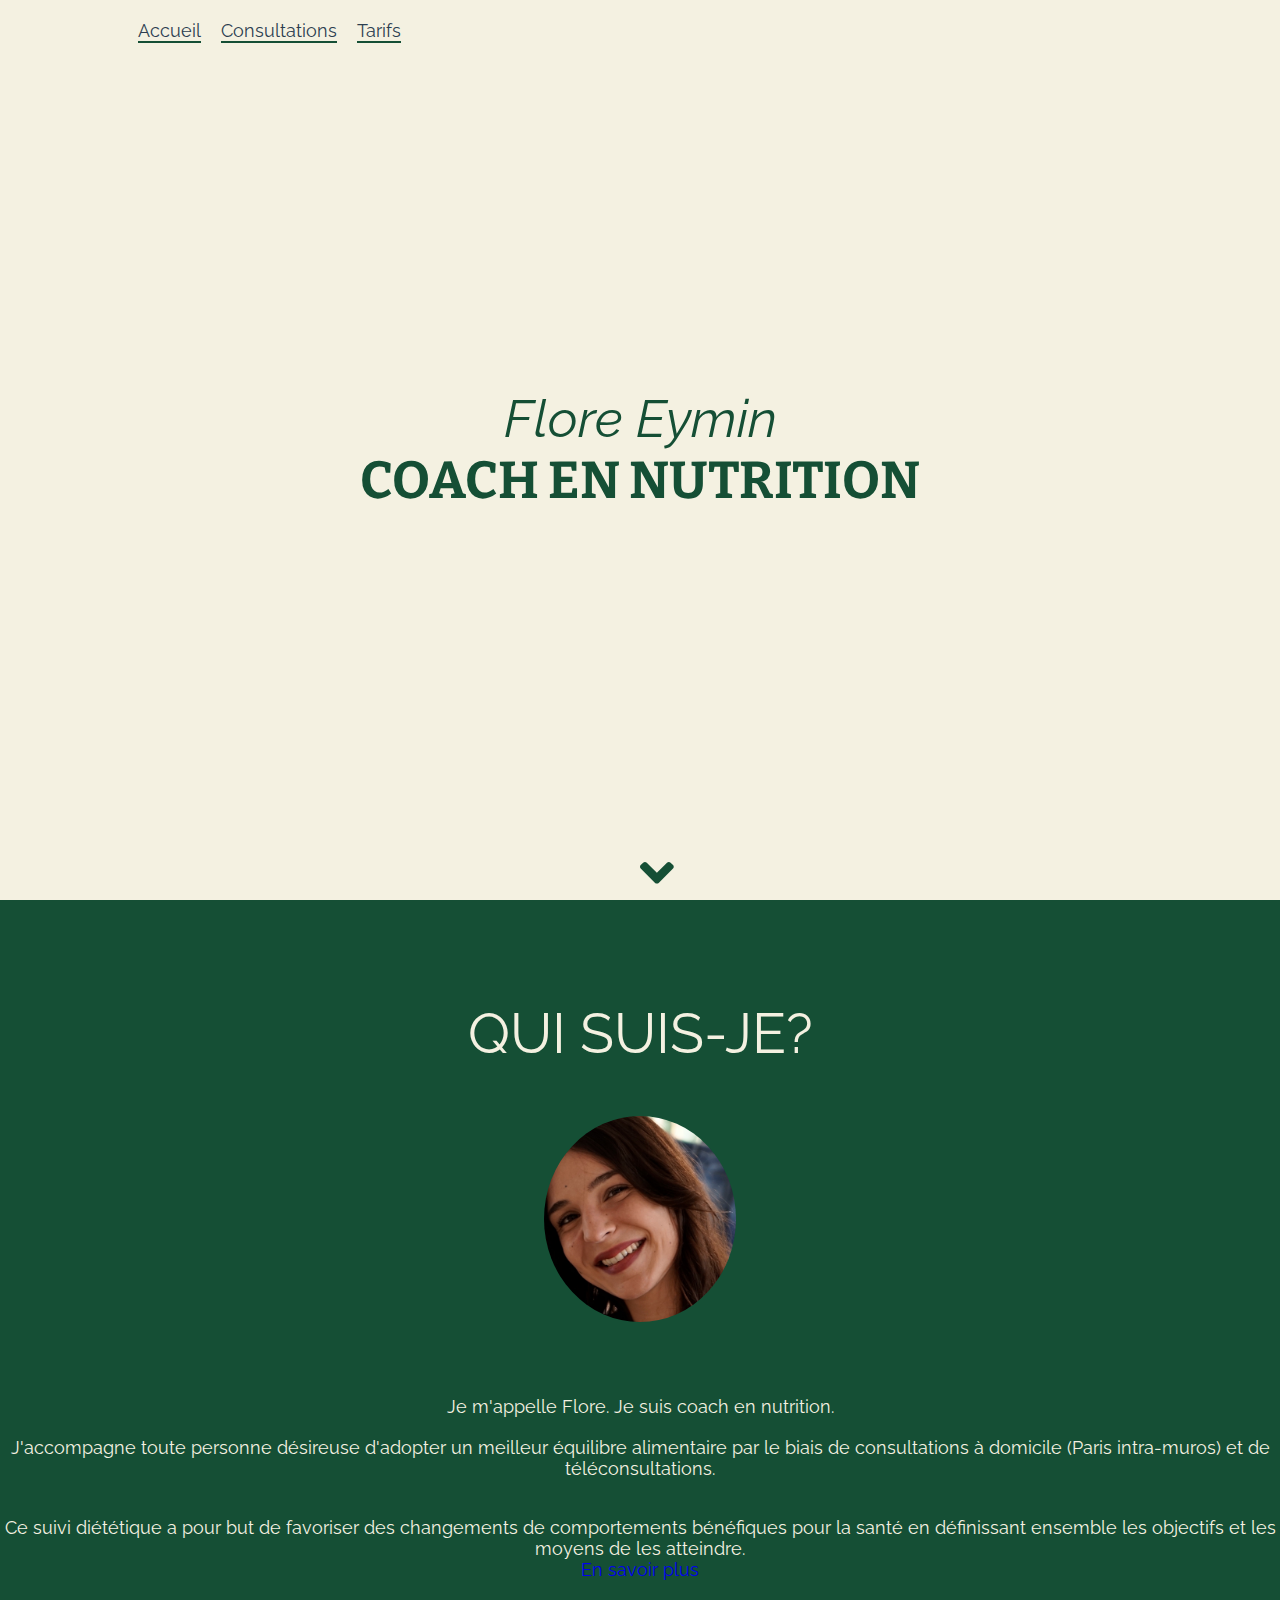
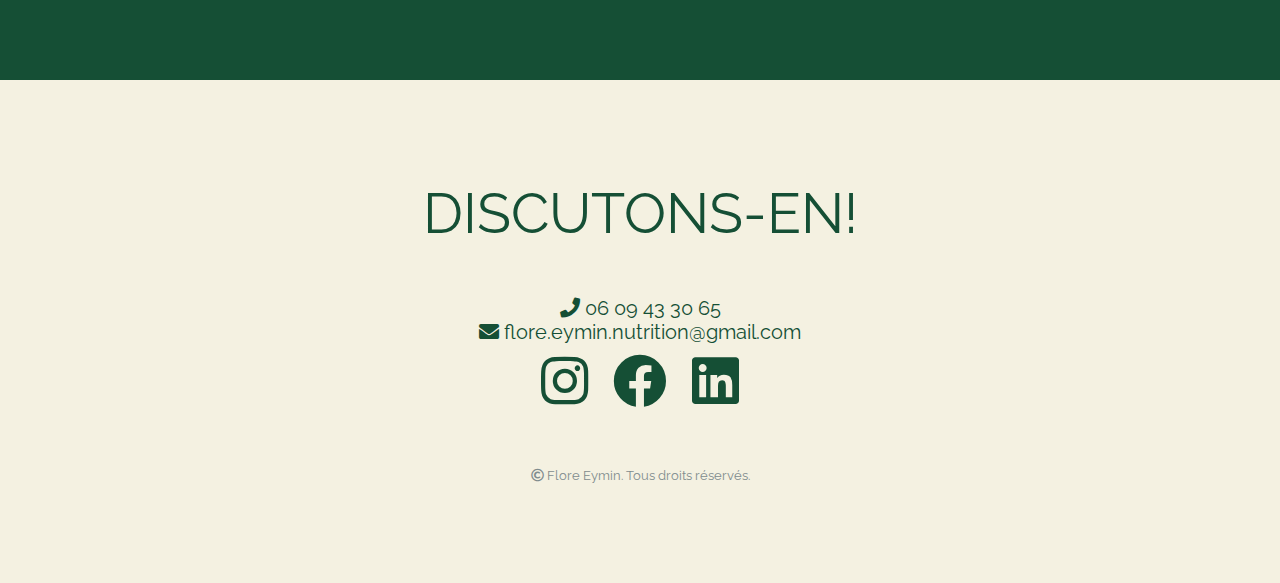
==== index.html @ 42f90dd0 "Slight edit of v2" ====
<!DOCTYPE html>
<html>
    <head>
        <title>Coaching nutrition</title>
        <link href="https://use.fontawesome.com/releases/v5.0.6/css/all.css" rel="stylesheet">
        <link rel="stylesheet" type="text/css" href="style.css"/>
    </head>
    <body>
        <!-- Header -->
        <header>
            <div class="header-content">
                <nav>
                    <a class="nav-item" href="index.html">Accueil</a>
                    <a class="nav-item" href="consultations.html">Consultations</a>
                    <a class="nav-item" href=".html">Tarifs</a>
                </nav>
            </div>
        </header>

        <!-- Greeting -->
        <div class="greeting">
            <div class="greeting-text">
                Flore Eymin
            </div>
            <div class="greeting-name">
                Coach en nutrition
            </div>
        </div>
        <div class="angle-icon">
            <i class="fas fa-angle-down fa-3x angle-down"></i>
        </div>

        <!-- About -->
        <div class="about">
            <div class="about-title">
                Qui suis-je?
            </div>
            <img class="about-image" src="photo_flore_reframed.png" alt="profile picture"/>
            <p class="about-text">
                Je m'appelle Flore. Je suis coach en nutrition. 
            </p>
            <p class="about-text"></p>
                J'accompagne toute personne désireuse d'adopter un meilleur équilibre alimentaire par le biais de consultations à domicile (Paris intra-muros) et de téléconsultations.
            </p>
            <p class="about-text">
                Ce suivi diététique a pour but de favoriser des changements de comportements bénéfiques pour la santé en définissant ensemble les objectifs et les moyens de les atteindre.
            </p>
            <div class="view-more-button">
                <a class="view-more-button-link" href="consultations.html">En savoir plus</a>
            </div>
        </div>

        <!-- Footer -->
        <div class="footer">
            <div class="footer-title">
                Discutons-en!
            </div> <!-- https://fontawesome.com/ -->
            <div class="social-media">
                <div class="footer-text">
                    <i class="fas fa-phone"></i>
                    06 09 43 30 65
                </div>
                <div class="footer-text">
                    <i class="fas fa-envelope"></i>
                    flore.eymin.nutrition@gmail.com
                </div>
                <div class="social-media-icon">
                        <a class="social-media-icon-link" href="https://www.instagram.com/floreeymin.nutrition/"><i class="fab fa-instagram fa-3x"></i></a>    
                </div>
                <div class="social-media-icon">
                    <a class="social-media-icon-link" href="https://www.facebook.com/Flore-Eymin-Coach-en-nutrition-107521227515721/"><i class="fab fa-facebook fa-3x"></i></a>
                </div>
                <div class="social-media-icon">
                    <a class="social-media-icon-link" href="https://www.linkedin.com/in/flore-eymin-3037985b/"><i class="fab fa-linkedin fa-3x"></i></a>
                </div>
            </div>
            <div class="trademark">
                <i class="far fa-copyright"></i> Flore Eymin. Tous droits réservés.
            </div>
        </div>
    </body>
</html>
---- style.css ----
@import url('https://fonts.googleapis.com/css?family=Bitter:400,700');
@import url('https://fonts.googleapis.com/css?family=Raleway');

html {
    height: 100%;
}

body {
    margin: 0;
    background-color:	#f4f1e1; /*beige*/
    color: 	#154f35; /*vert fonce*/
    height: 100%;
    font-size: 18px;
    font-family: 'Raleway', sans-serif;
}

a {
    text-decoration: none;
    border-bottom: 2px solid  #154f35; /*vert fonce*/
}

a:hover {
    color: #3e8766;/*vert plus clair*/
}

/* Header */

header {
    width: 100%;
    position: absolute;
    top: 0;
}

nav {
    display: flex;
    align-items: center;
    justify-content: space-between;
    flex-wrap: nowrap;
}

.header-content {
    display: flex;
    justify-content: space-between;
    width: 80%;
    margin: 20px auto;
}

.logo {
    font-size: 46px;
    color: #3e8766;/*vert plus clair*/
    font-family: 'Bitter', serif;
    font-weight: bold;
}

.nav-item {
    margin: 0 10px;
    color: #2c3e50;
}

/* Greeting */

.greeting {
    font-size: 52px;
    height: 100%;
    display: flex;
    flex-direction: column;
    align-items: center;
    justify-content: center;
}

.greeting-text {
    font-style: italic;
}

.greeting-name {
    text-transform: uppercase;
    font-weight: bold;
    color: 	#154f35; /*vert fonce*/
    font-family: 'Bitter', serif;
}

/* Angle icon */

.angle-icon {
    text-align: center;
}
.angle-down {
    position: absolute;
    bottom: 0;
    right: auto;
    left: auto;
    color: #154f35; /*vert fonce*/
}

/* About */

.about {
    background-color: #154f35; /*vert fonce*/
    color: 	#f4f1e1; /*beige*/
    text-align: center;
    padding: 100px 0;
}

.about-title {
    font-size: 56px;
    text-transform: uppercase;
}


.about-image {
    width: 15%;
    border-radius: 50%;
    padding: 50px 0;
}

.about-text {
    padding-top: 20px;
    margin: 0;
}

.view-resume-button {
    font-size: 24px;
    padding-top: 100px;
}

.view-resume-button-link {
    text-decoration: none;
    color: #ecf0f1;;
    text-transform: uppercase;
    font-family: 'Bitter', serif;
    font-weight: bold;
}


/* Footer */

.footer {
    background-color: #f4f1e1; /*beige*/
    color:  #154f35; /*vert fonce*/
    text-align: center;
    padding: 100px;
}

.footer-title {
    font-size: 56px;
    text-transform: uppercase;
}

.footer-text {
    font-size: 20px;
}

.social-media {
    padding: 50px;
}

.social-media-icon {
    display: inline-block;
    padding: 10px;
}

.social-media-icon:hover {
    color: #3e8766;/*vert plus clair*/
}

.social-media-icon-link {
    text-transform: none;
    color:  #154f35; /*vert fonce*/
    border:none;
}

.trademark {
    font-size: 13px;
    color: #7f8c8d;
}
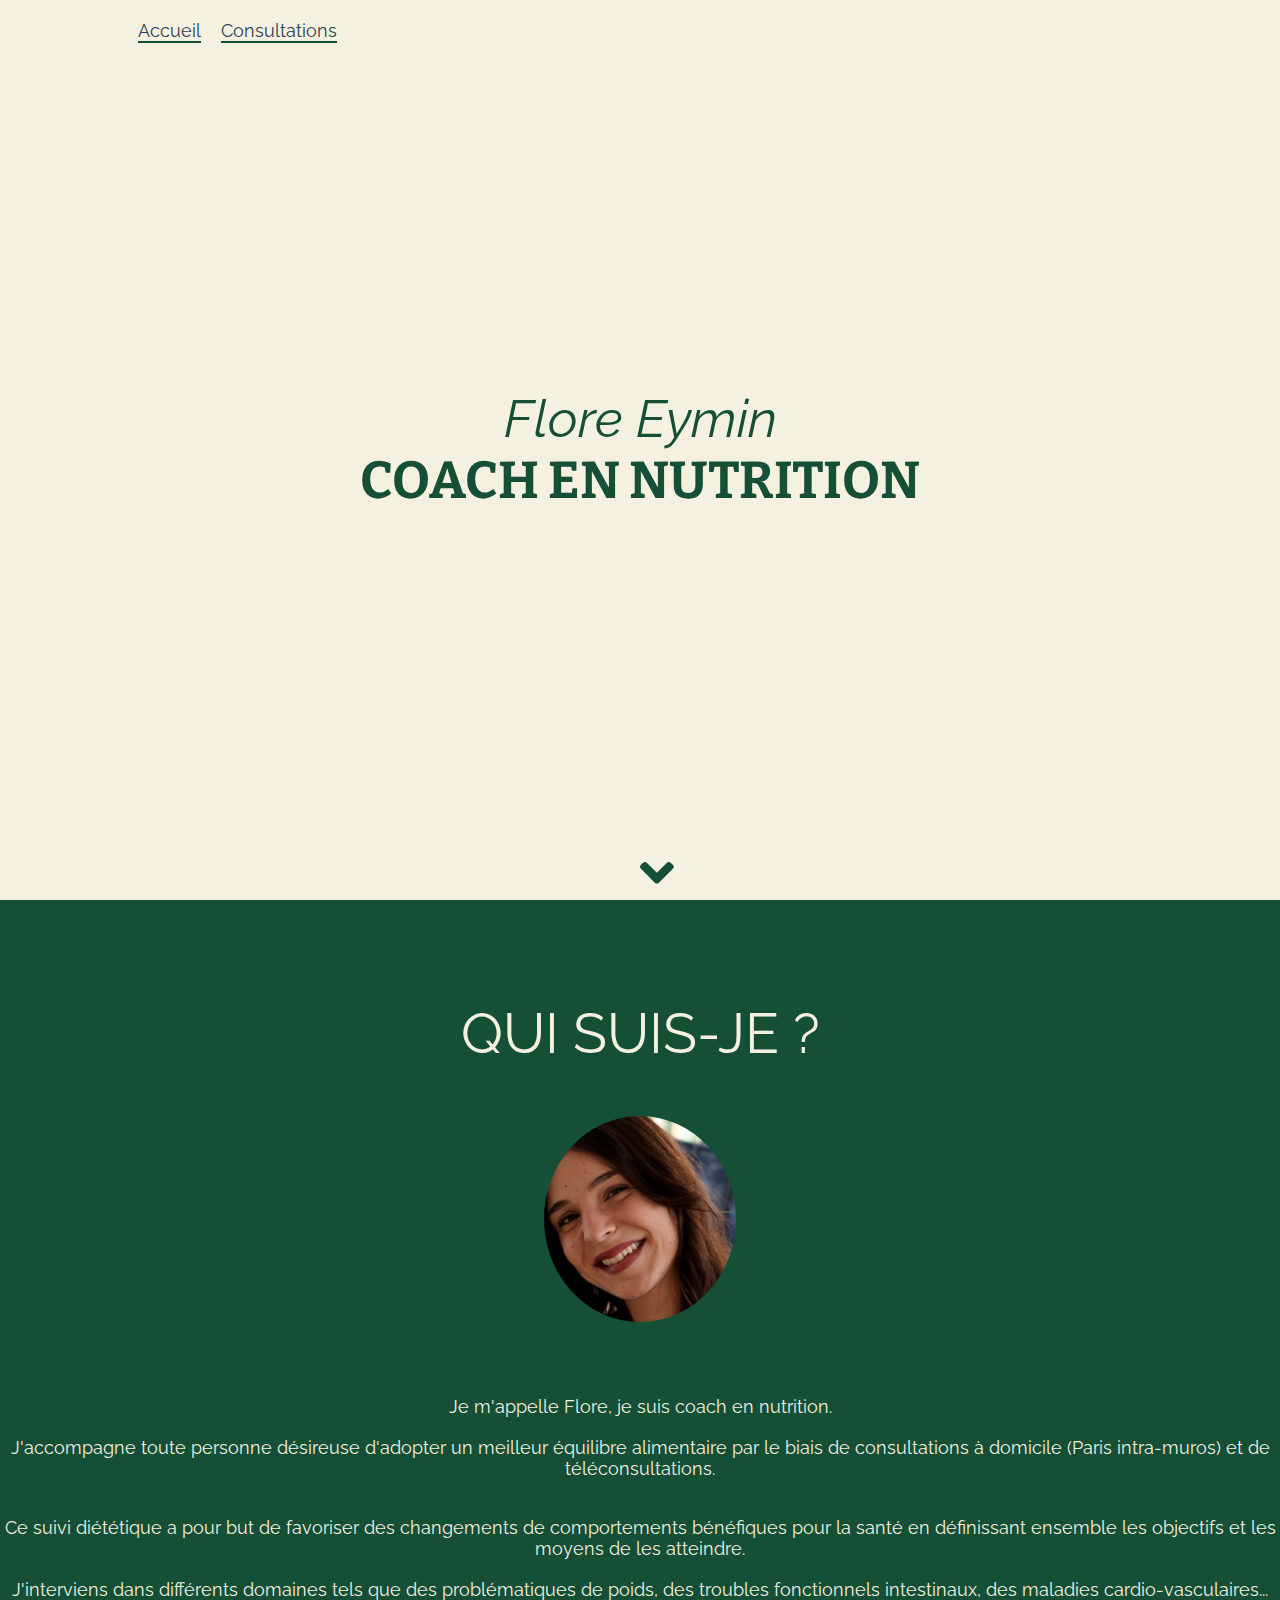
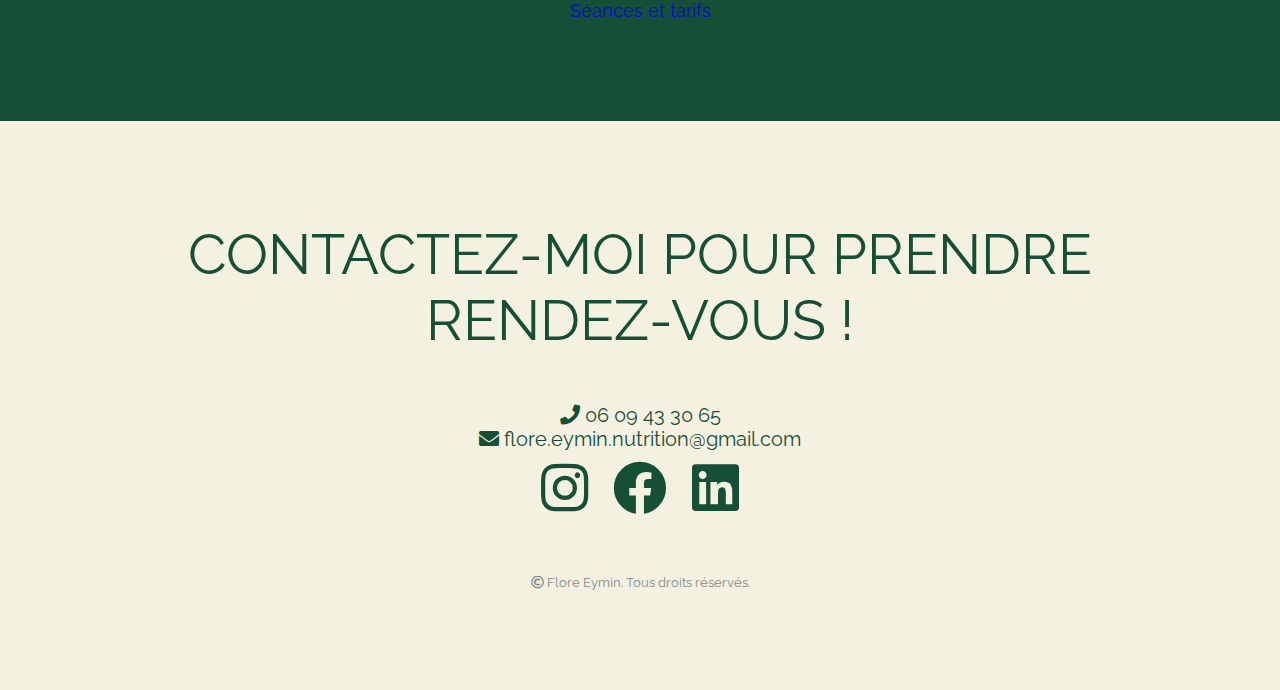
==== commit 99ca9828: "Further punctuation changes" ====
--- a/index.html
+++ b/index.html
@@ -13,7 +13,7 @@
                 <nav>
                     <a class="nav-item" href="index.html">Accueil</a>
                     <a class="nav-item" href="consultations.html">Consultations</a>
-                    <a class="nav-item" href=".html">Tarifs</a>
+                    <!-- <a class="nav-item" href="tarifs.html">Tarifs</a> -->
                 </nav>
             </div>
         </header>
@@ -34,11 +34,11 @@
         <!-- About -->
         <div class="about">
             <div class="about-title">
-                Qui suis-je?
+                Qui suis-je ?
             </div>
             <img class="about-image" src="photo_flore_reframed.png" alt="profile picture"/>
             <p class="about-text">
-                Je m'appelle Flore. Je suis coach en nutrition. 
+                Je m'appelle Flore, je suis coach en nutrition. 
             </p>
             <p class="about-text"></p>
                 J'accompagne toute personne désireuse d'adopter un meilleur équilibre alimentaire par le biais de consultations à domicile (Paris intra-muros) et de téléconsultations.
@@ -46,15 +46,18 @@
             <p class="about-text">
                 Ce suivi diététique a pour but de favoriser des changements de comportements bénéfiques pour la santé en définissant ensemble les objectifs et les moyens de les atteindre.
             </p>
+            <p class="about-text">
+                J'interviens dans différents domaines tels que des problématiques de poids, des troubles fonctionnels intestinaux, des maladies cardio-vasculaires...
+            </p>
             <div class="view-more-button">
-                <a class="view-more-button-link" href="consultations.html">En savoir plus</a>
+                <a class="view-more-button-link" href="consultations.html">Séances et tarifs</a>
             </div>
         </div>
 
         <!-- Footer -->
         <div class="footer">
             <div class="footer-title">
-                Discutons-en!
+                Contactez-moi pour prendre rendez-vous !
             </div> <!-- https://fontawesome.com/ -->
             <div class="social-media">
                 <div class="footer-text">
@@ -66,7 +69,7 @@
                     flore.eymin.nutrition@gmail.com
                 </div>
                 <div class="social-media-icon">
-                        <a class="social-media-icon-link" href="https://www.instagram.com/floreeymin.nutrition/"><i class="fab fa-instagram fa-3x"></i></a>    
+                    <a class="social-media-icon-link" href="https://www.instagram.com/floreeymin.nutrition/"><i class="fab fa-instagram fa-3x"></i></a>    
                 </div>
                 <div class="social-media-icon">
                     <a class="social-media-icon-link" href="https://www.facebook.com/Flore-Eymin-Coach-en-nutrition-107521227515721/"><i class="fab fa-facebook fa-3x"></i></a>
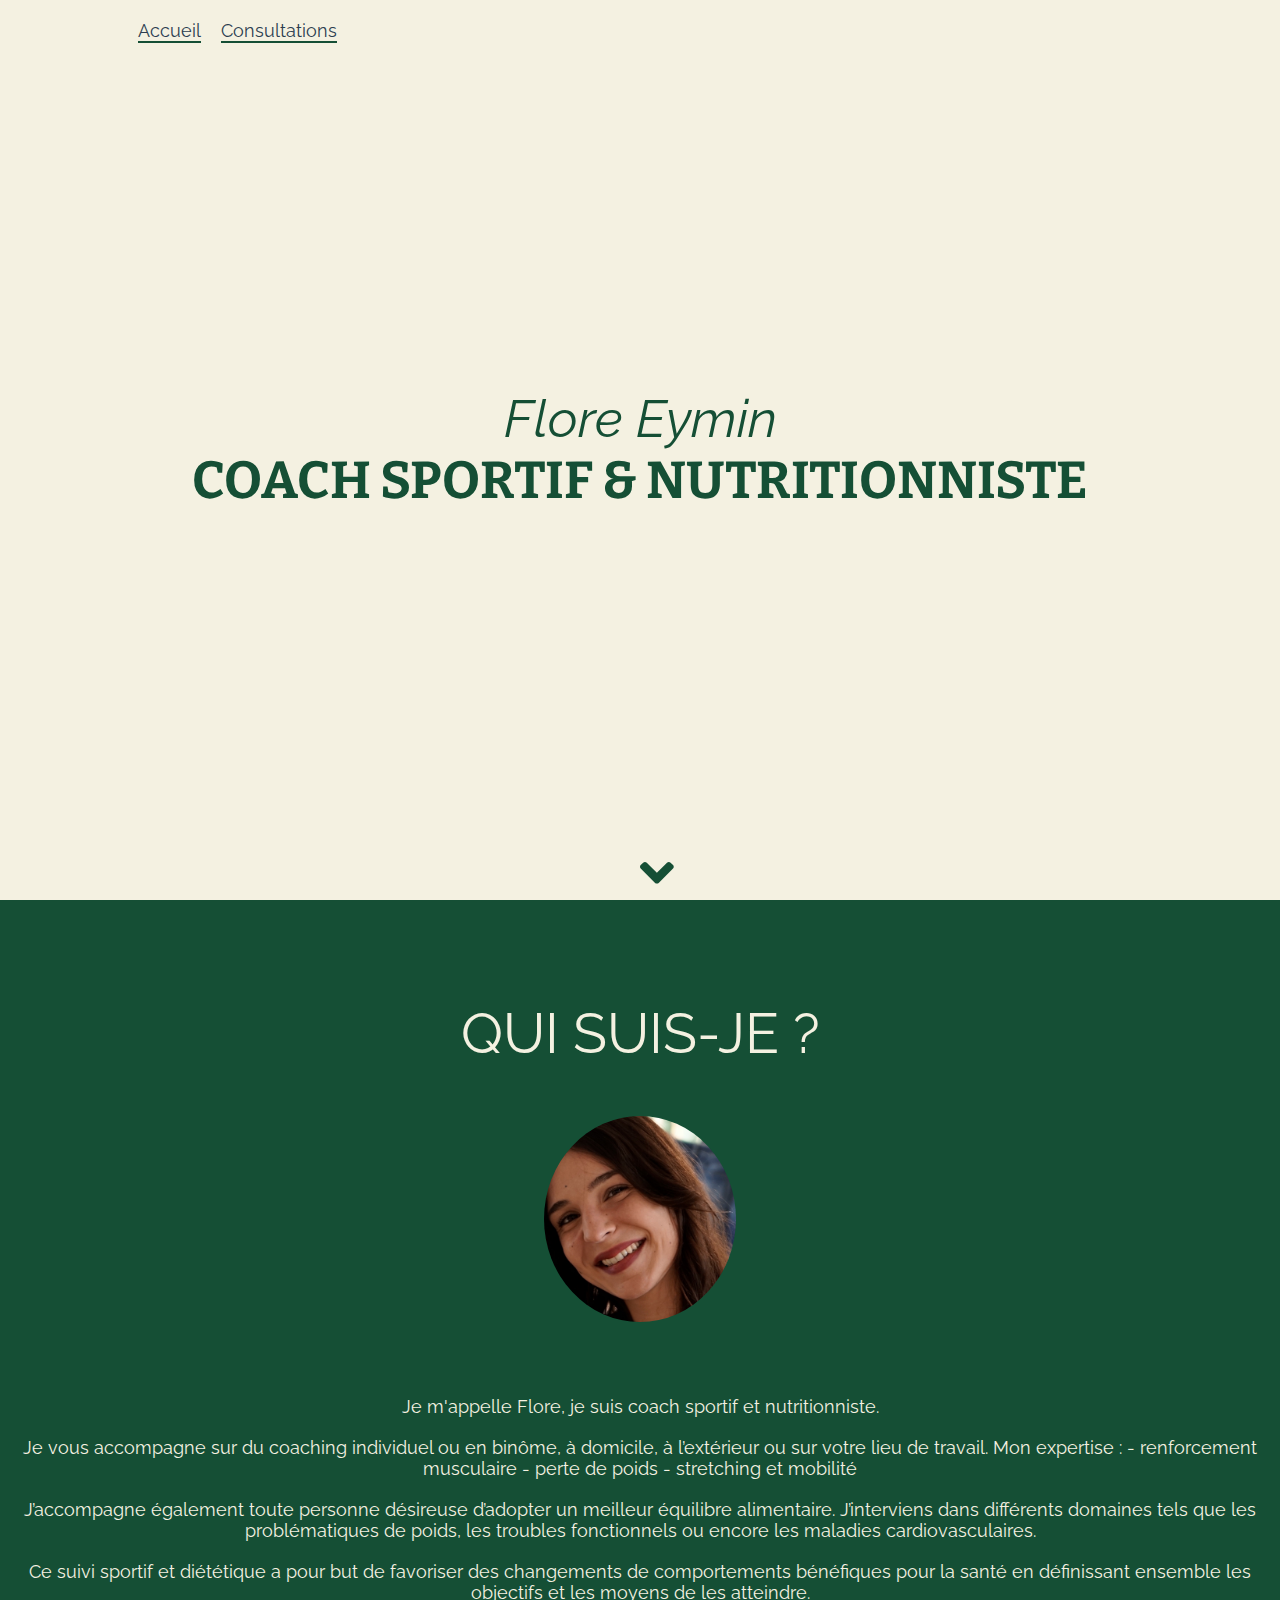
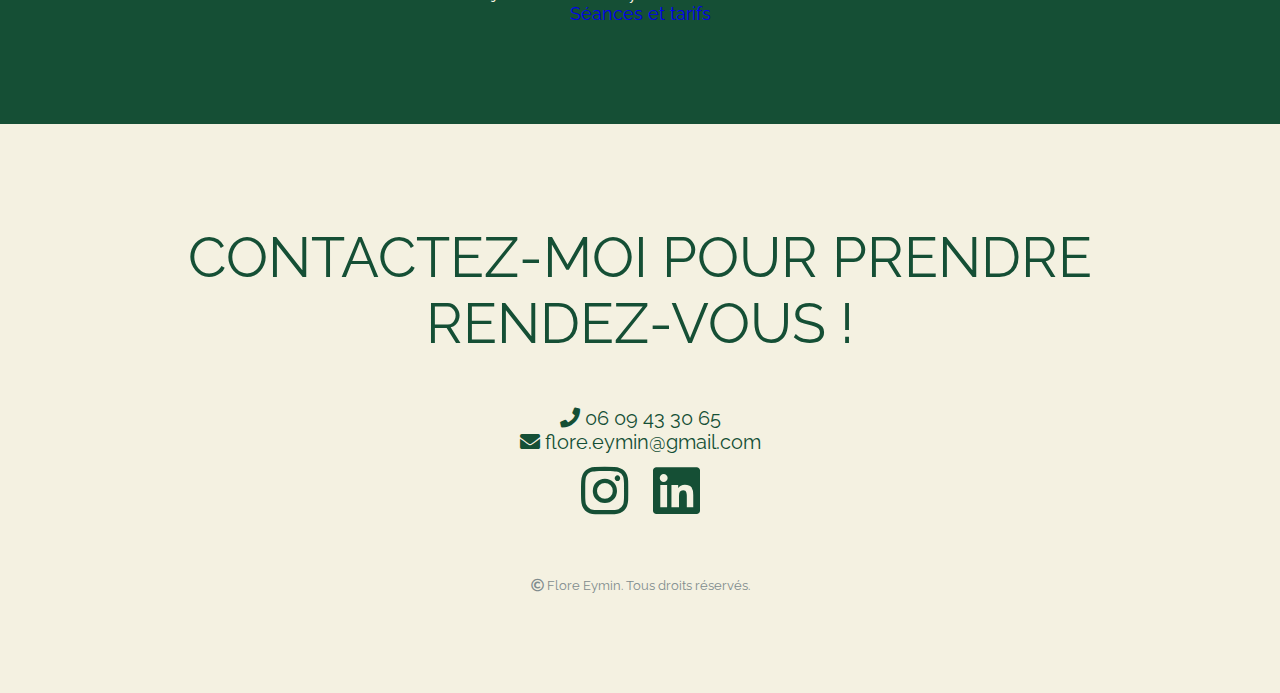
==== commit c4e97565: "text and link changes to homepage" ====
--- a/index.html
+++ b/index.html
@@ -24,7 +24,7 @@
                 Flore Eymin
             </div>
             <div class="greeting-name">
-                Coach en nutrition
+                Coach sportif & nutritionniste
             </div>
         </div>
         <div class="angle-icon">
@@ -38,16 +38,19 @@
             </div>
             <img class="about-image" src="photo_flore_reframed.png" alt="profile picture"/>
             <p class="about-text">
-                Je m'appelle Flore, je suis coach en nutrition. 
-            </p>
-            <p class="about-text"></p>
-                J'accompagne toute personne désireuse d'adopter un meilleur équilibre alimentaire par le biais de consultations à domicile (Paris intra-muros) et de téléconsultations.
+                Je m'appelle Flore, je suis coach sportif et nutritionniste. 
             </p>
             <p class="about-text">
-                Ce suivi diététique a pour but de favoriser des changements de comportements bénéfiques pour la santé en définissant ensemble les objectifs et les moyens de les atteindre.
+                Je vous accompagne sur du coaching individuel ou en binôme, à domicile, à l’extérieur ou sur votre lieu de travail. Mon expertise : 
+                    - renforcement musculaire
+                    - perte de poids
+                    - stretching et mobilité
             </p>
             <p class="about-text">
-                J'interviens dans différents domaines tels que des problématiques de poids, des troubles fonctionnels intestinaux, des maladies cardio-vasculaires...
+                J’accompagne également toute personne désireuse d’adopter un meilleur équilibre alimentaire. J’interviens dans différents domaines tels que les problématiques de poids, les troubles fonctionnels ou encore les maladies cardiovasculaires. 
+            </p>
+            <p class="about-text">
+                Ce suivi sportif et diététique a pour but de favoriser des changements de comportements bénéfiques pour la santé en définissant ensemble les objectifs et les moyens de les atteindre.
             </p>
             <div class="view-more-button">
                 <a class="view-more-button-link" href="consultations.html">Séances et tarifs</a>
@@ -66,13 +69,10 @@
                 </div>
                 <div class="footer-text">
                     <i class="fas fa-envelope"></i>
-                    flore.eymin.nutrition@gmail.com
+                    flore.eymin@gmail.com
                 </div>
                 <div class="social-media-icon">
-                    <a class="social-media-icon-link" href="https://www.instagram.com/floreeymin.nutrition/"><i class="fab fa-instagram fa-3x"></i></a>    
-                </div>
-                <div class="social-media-icon">
-                    <a class="social-media-icon-link" href="https://www.facebook.com/Flore-Eymin-Coach-en-nutrition-107521227515721/"><i class="fab fa-facebook fa-3x"></i></a>
+                    <a class="social-media-icon-link" href="https://www.instagram.com/floreeymin/"><i class="fab fa-instagram fa-3x"></i></a>    
                 </div>
                 <div class="social-media-icon">
                     <a class="social-media-icon-link" href="https://www.linkedin.com/in/flore-eymin-3037985b/"><i class="fab fa-linkedin fa-3x"></i></a>
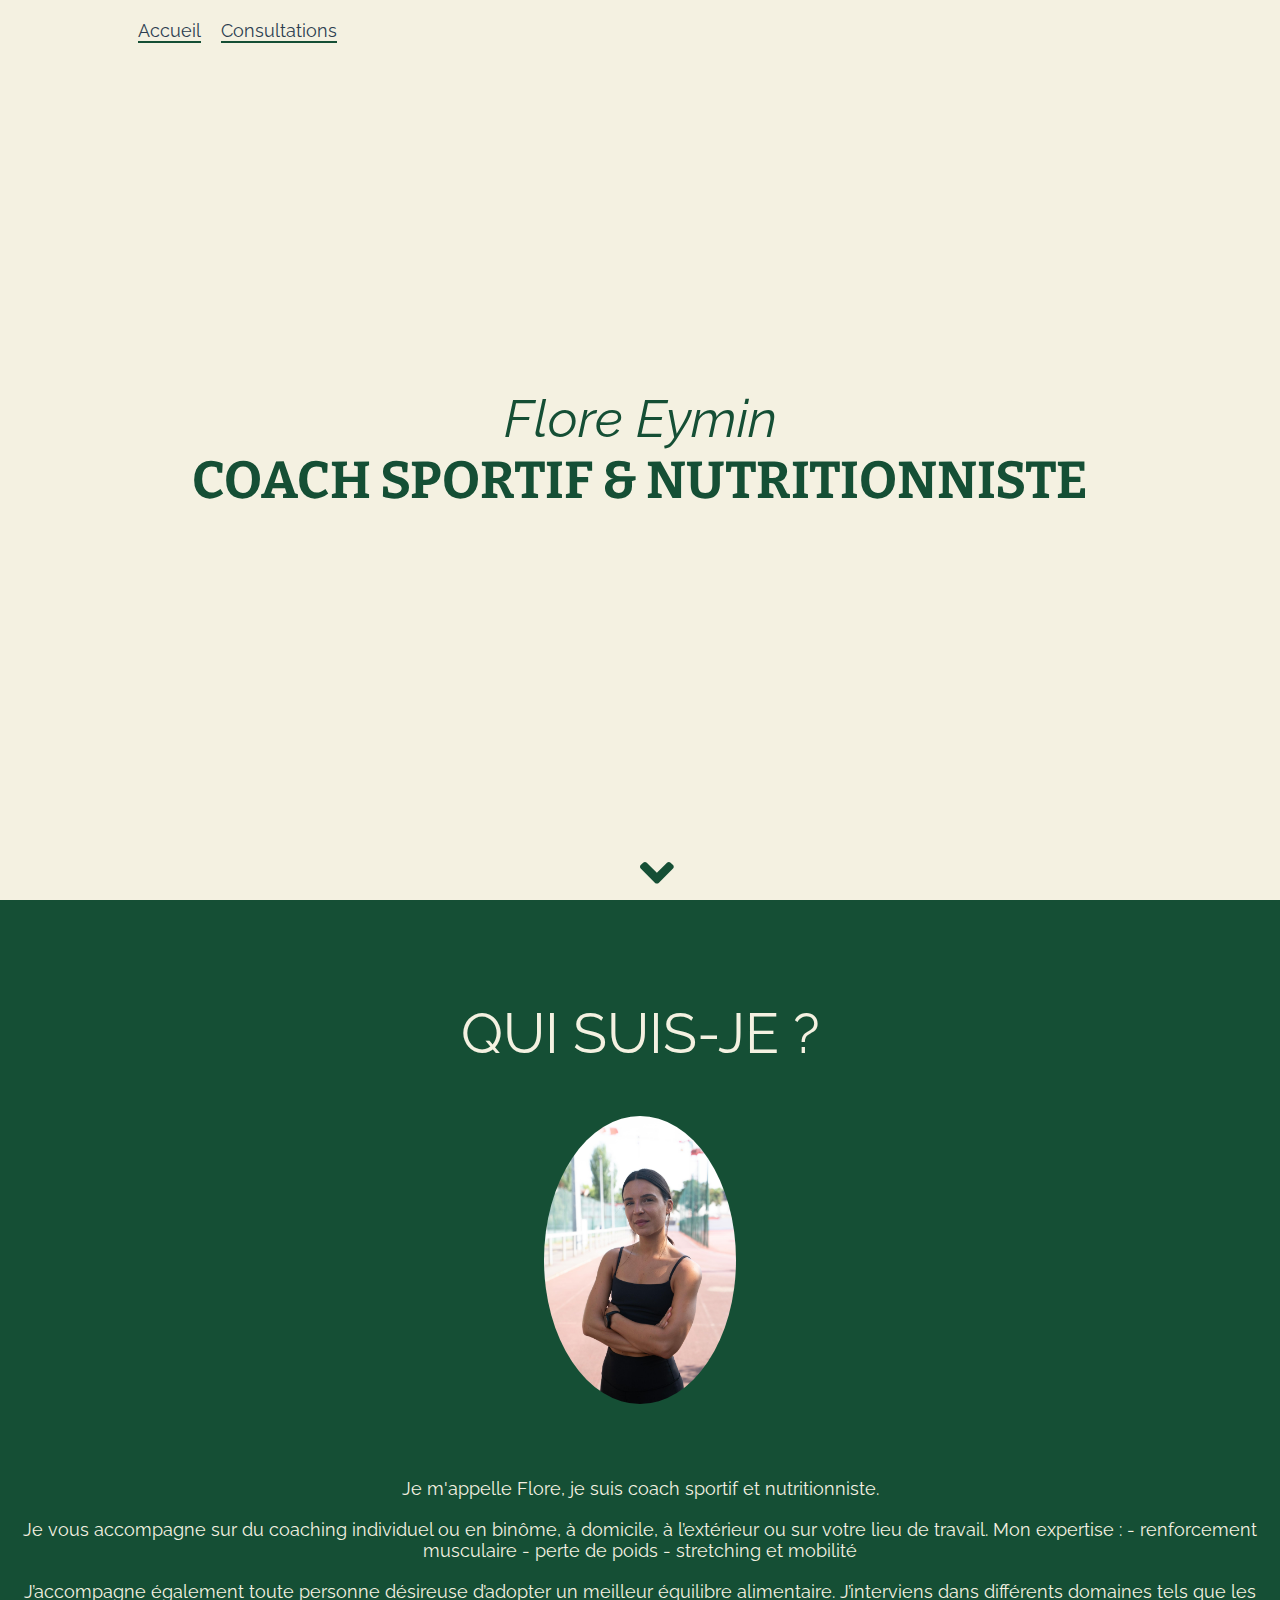
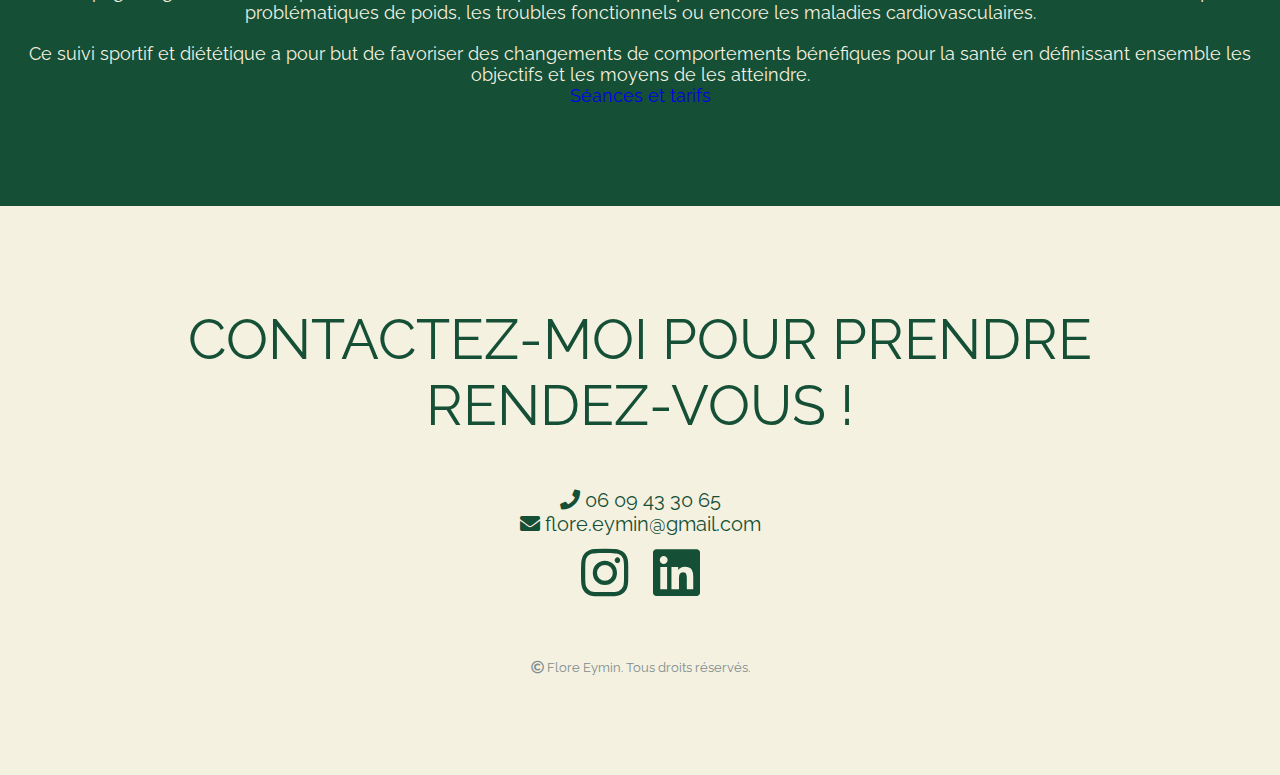
==== commit 15cd47e1: "point to new profile picture" ====
--- a/index.html
+++ b/index.html
@@ -36,7 +36,7 @@
             <div class="about-title">
                 Qui suis-je ?
             </div>
-            <img class="about-image" src="photo_flore_reframed.png" alt="profile picture"/>
+            <img class="about-image" src="flore_personal_trainer_photo.jpeg" alt="profile picture"/>
             <p class="about-text">
                 Je m'appelle Flore, je suis coach sportif et nutritionniste. 
             </p>
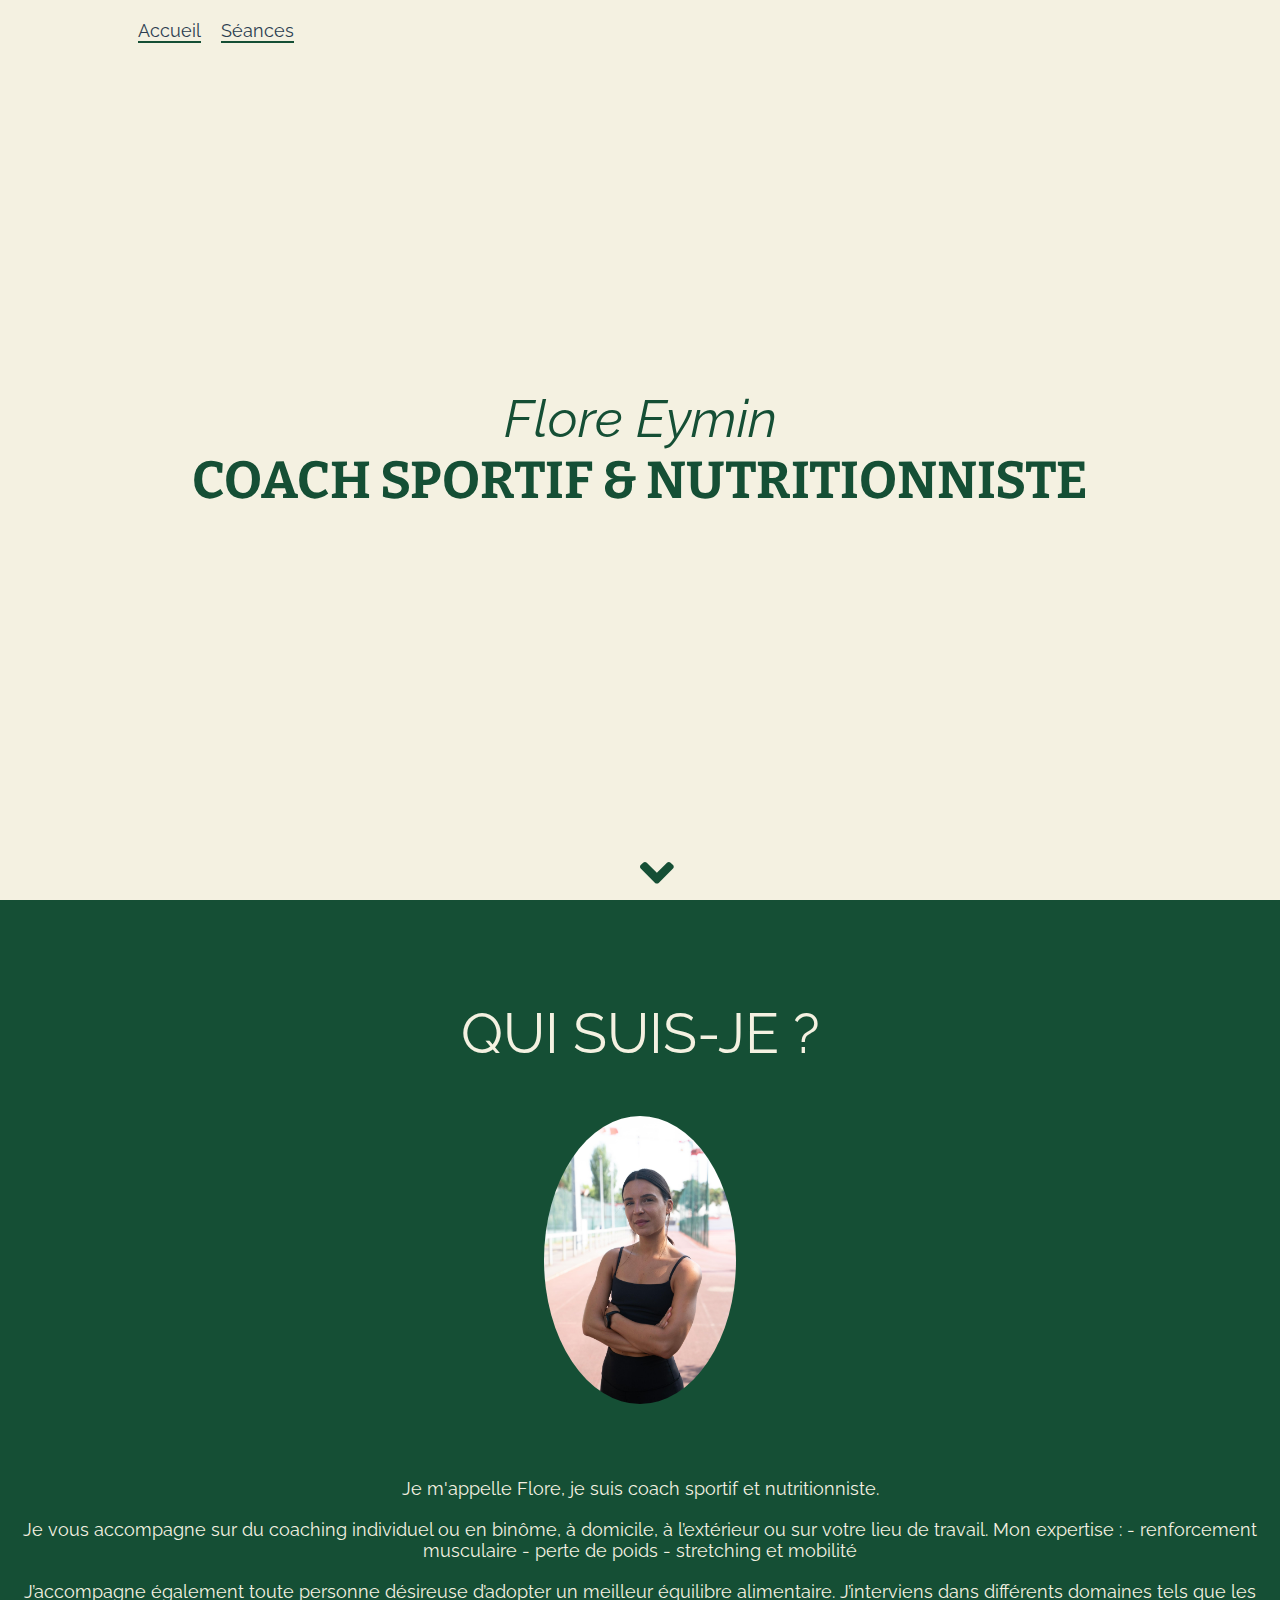
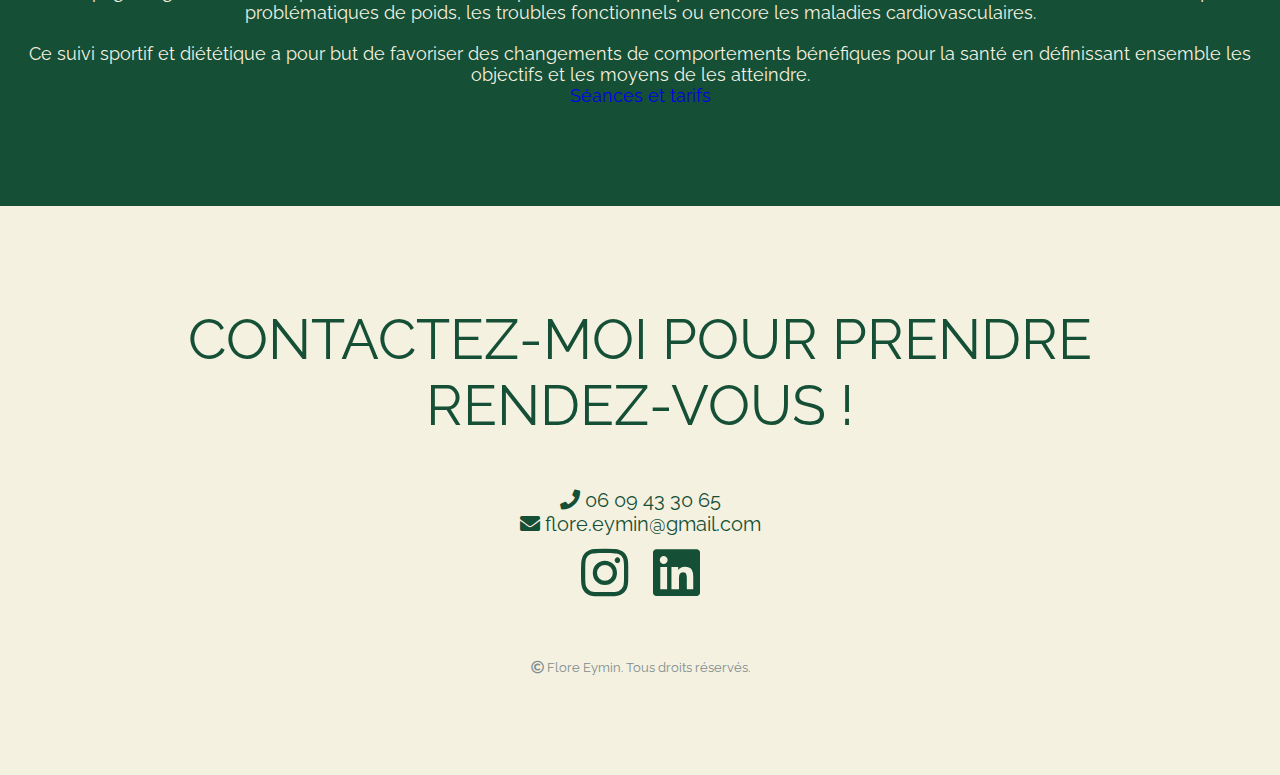
==== commit a48d95cb: "Update links on homepage" ====
--- a/index.html
+++ b/index.html
@@ -2,7 +2,7 @@
 <!DOCTYPE html>
 <html>
     <head>
-        <title>Coaching nutrition</title>
+        <title>Coaching sportif et nutritionnel</title>
         <link href="https://use.fontawesome.com/releases/v5.0.6/css/all.css" rel="stylesheet">
         <link rel="stylesheet" type="text/css" href="style.css"/>
     </head>
@@ -12,7 +12,7 @@
             <div class="header-content">
                 <nav>
                     <a class="nav-item" href="index.html">Accueil</a>
-                    <a class="nav-item" href="consultations.html">Consultations</a>
+                    <a class="nav-item" href="seances.html">Séances</a>
                     <!-- <a class="nav-item" href="tarifs.html">Tarifs</a> -->
                 </nav>
             </div>
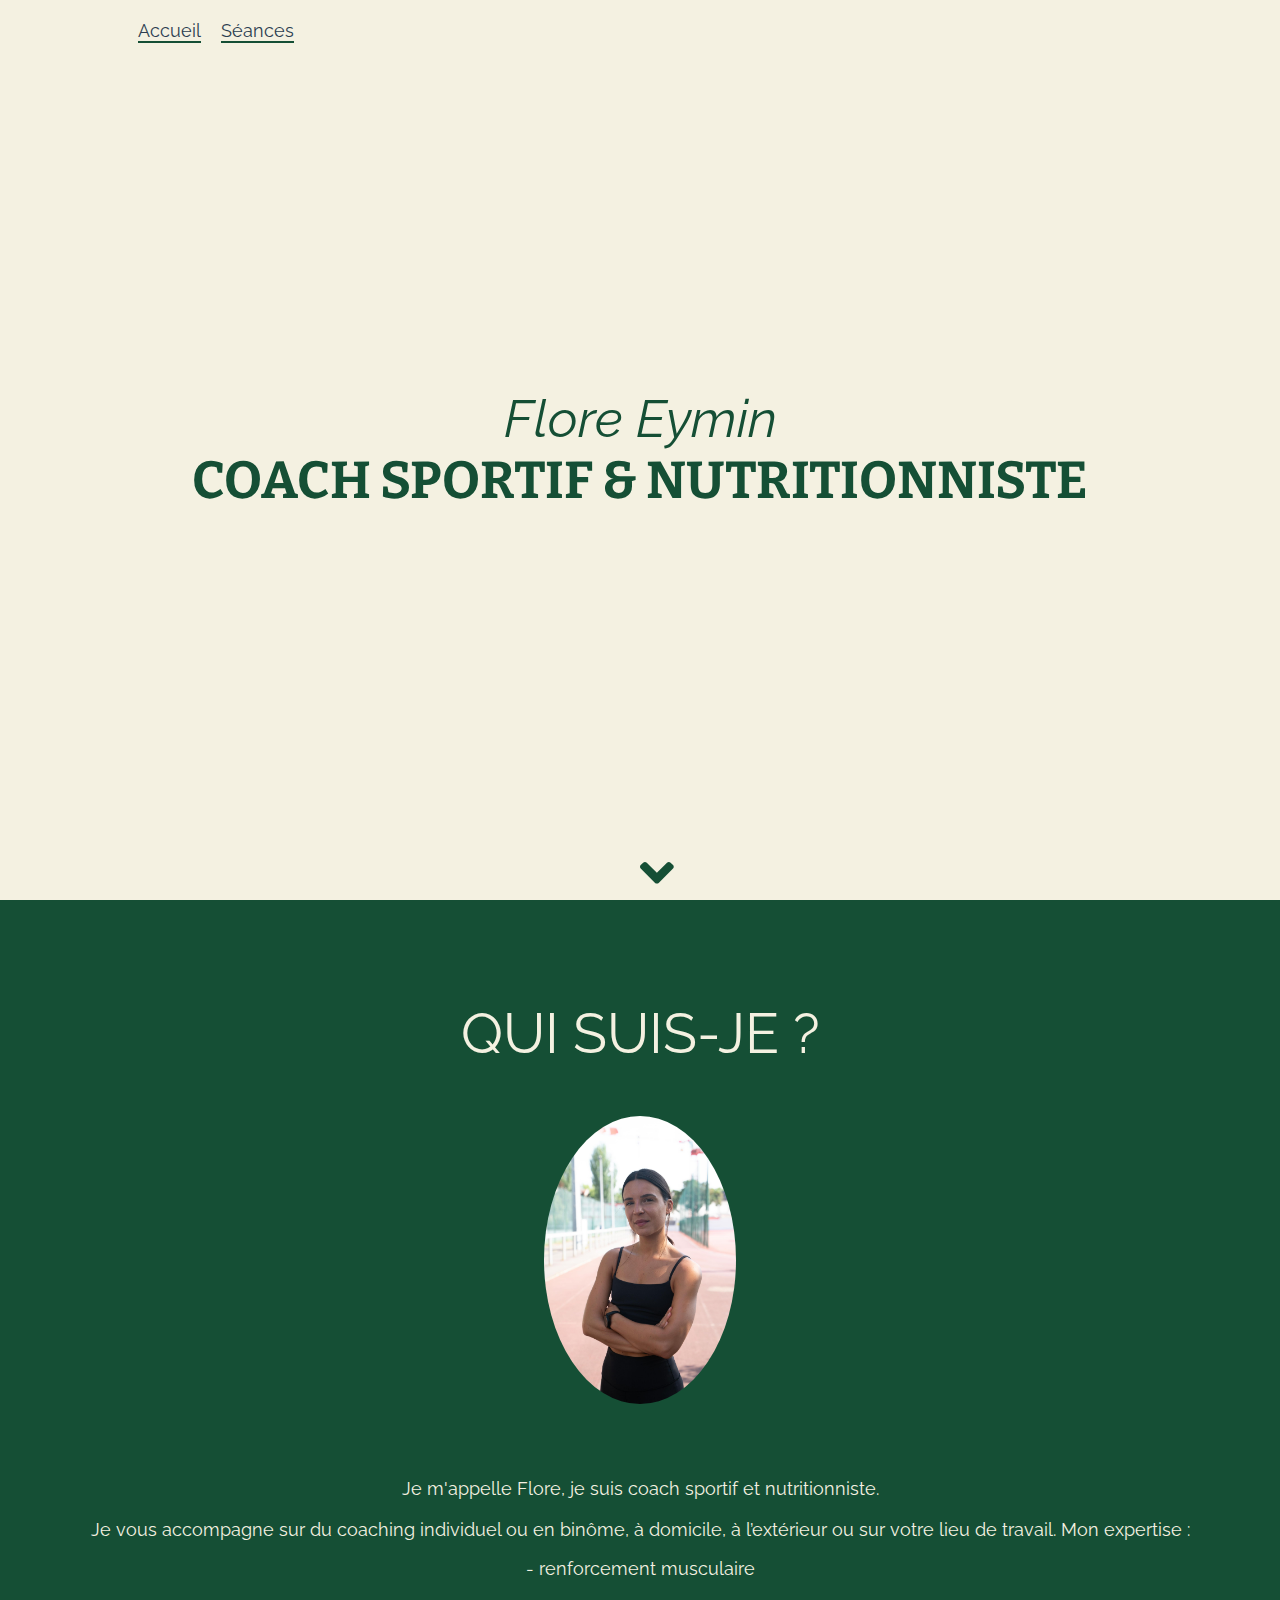
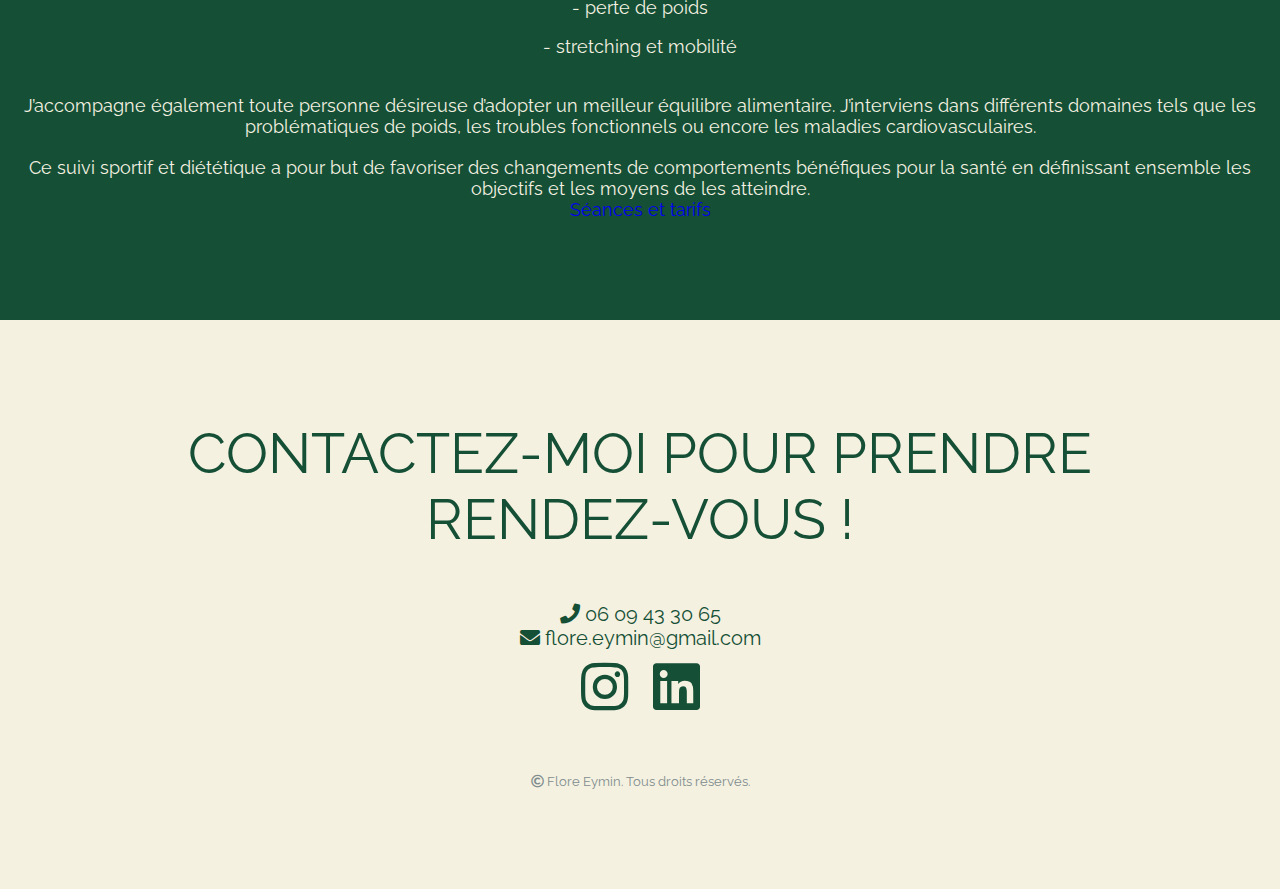
==== commit f6705dd1: "update link on homepage" ====
--- a/index.html
+++ b/index.html
@@ -42,9 +42,15 @@
             </p>
             <p class="about-text">
                 Je vous accompagne sur du coaching individuel ou en binôme, à domicile, à l’extérieur ou sur votre lieu de travail. Mon expertise : 
-                    - renforcement musculaire
-                    - perte de poids
-                    - stretching et mobilité
+            </p>
+            <p class="content-text">
+                - renforcement musculaire
+            </p>
+            <p class="content-text">
+                - perte de poids
+            </p>
+            <p class="content-text">
+                - stretching et mobilité
             </p>
             <p class="about-text">
                 J’accompagne également toute personne désireuse d’adopter un meilleur équilibre alimentaire. J’interviens dans différents domaines tels que les problématiques de poids, les troubles fonctionnels ou encore les maladies cardiovasculaires. 
@@ -53,7 +59,7 @@
                 Ce suivi sportif et diététique a pour but de favoriser des changements de comportements bénéfiques pour la santé en définissant ensemble les objectifs et les moyens de les atteindre.
             </p>
             <div class="view-more-button">
-                <a class="view-more-button-link" href="consultations.html">Séances et tarifs</a>
+                <a class="view-more-button-link" href="seances.html">Séances et tarifs</a>
             </div>
         </div>
 
